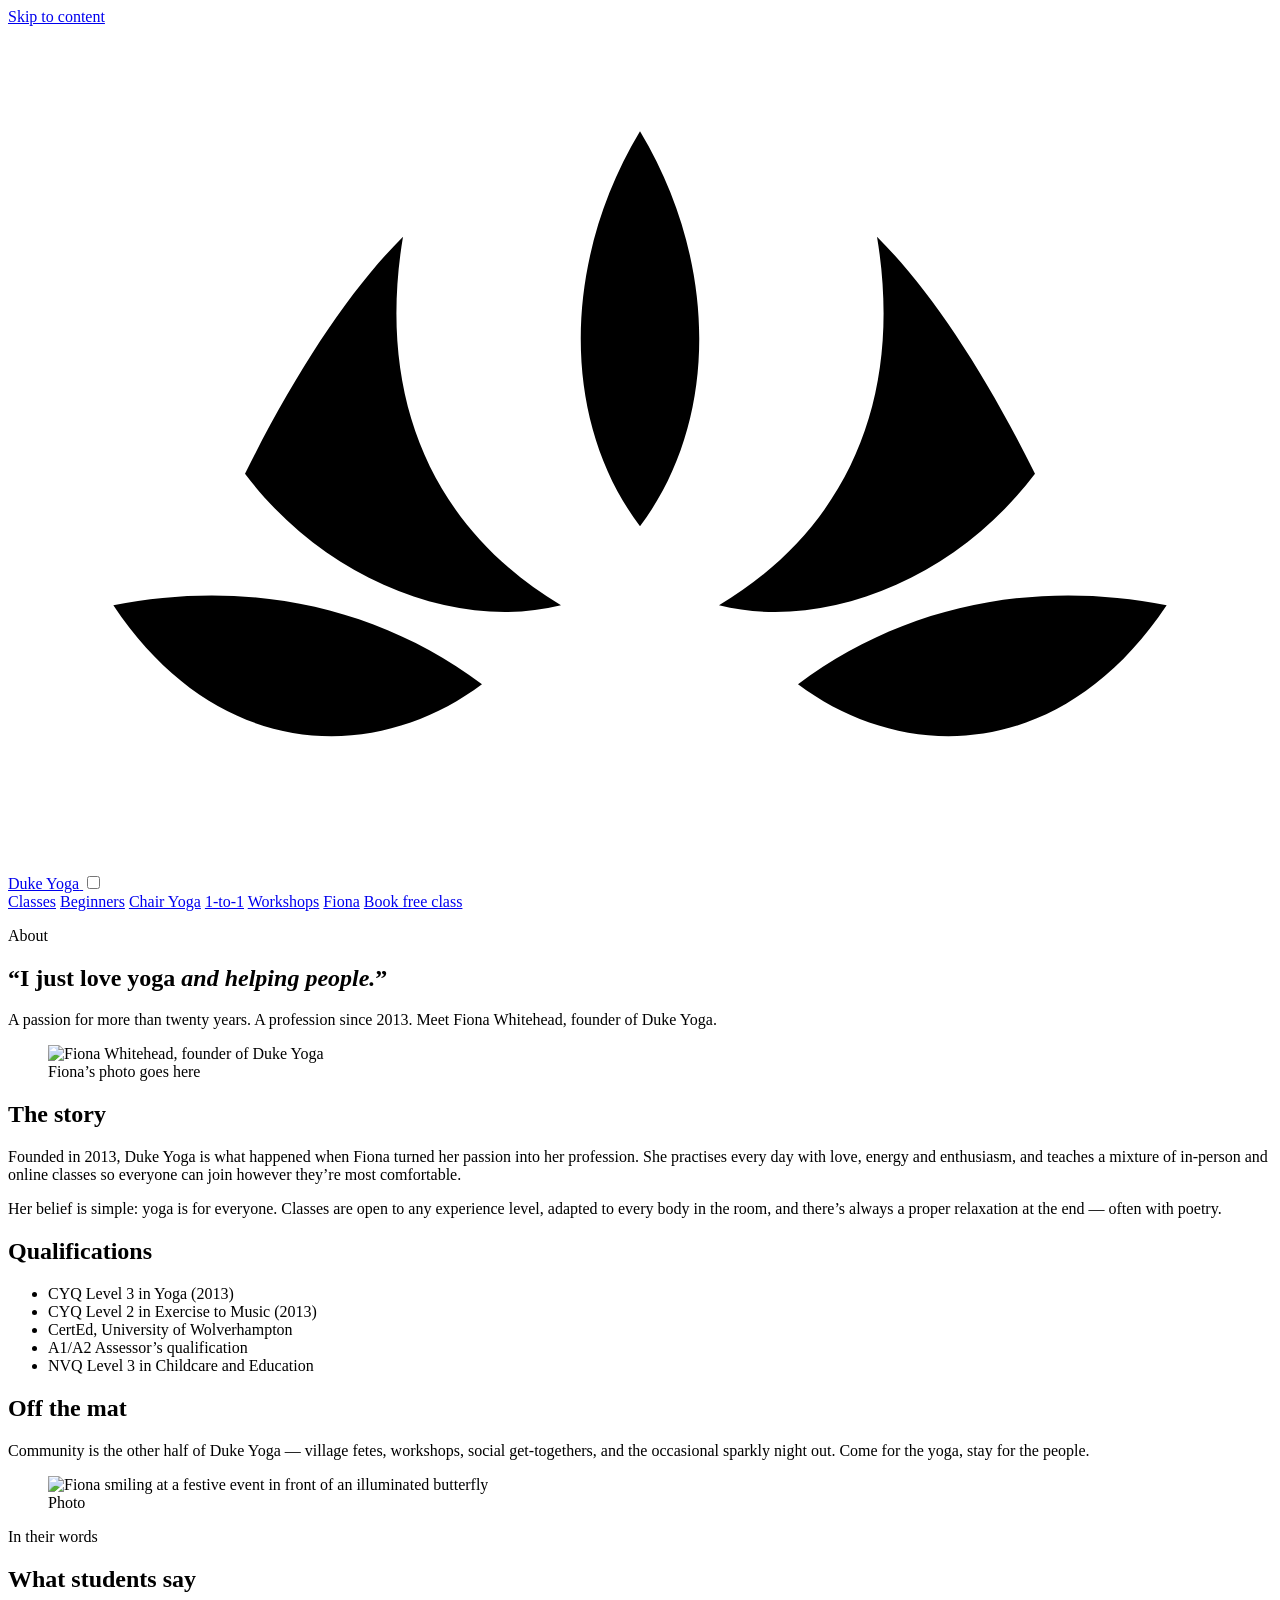
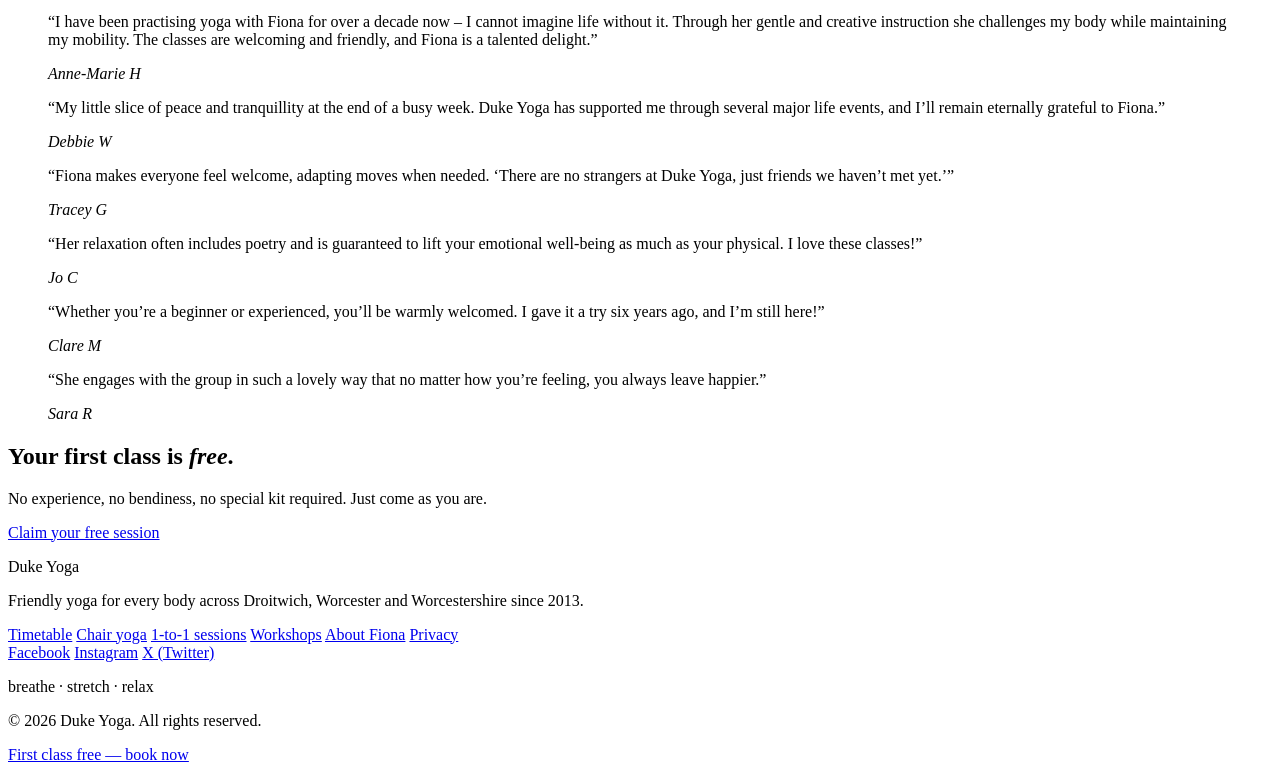
==== about-us.html @ e9d15014 "First Draft Upload" ====
<!DOCTYPE html>
<html lang="en-GB">
<head>
  <meta charset="utf-8">
  <meta name="viewport" content="width=device-width, initial-scale=1">
  <title>About Fiona | Yoga Teacher in Droitwich & Worcester | Duke Yoga</title>
  <meta name="description" content="Meet Fiona, founder of Duke Yoga: 20+ years of practice, teaching friendly, inclusive yoga across Worcestershire since 2013. Read what her students say.">
  <link rel="canonical" href="https://dukeyoga.co.uk/about-us">
  <meta property="og:site_name" content="Duke Yoga">
  <meta property="og:title" content="About Fiona | Yoga Teacher in Droitwich & Worcester | Duke Yoga">
  <meta property="og:description" content="Meet Fiona, founder of Duke Yoga: 20+ years of practice, teaching friendly, inclusive yoga across Worcestershire since 2013. Read what her students say.">
  <meta property="og:url" content="https://dukeyoga.co.uk/about-us">
  <meta property="og:locale" content="en_GB">
  <meta name="theme-color" content="#2a2137">
  <link rel="preconnect" href="https://fonts.googleapis.com">
  <link rel="preconnect" href="https://fonts.gstatic.com" crossorigin>
  <link href="https://fonts.googleapis.com/css2?family=Fraunces:ital,opsz,wght@0,9..144,340;0,9..144,500;0,9..144,640;1,9..144,340&family=Inter:wght@400;500;650&display=swap" rel="stylesheet">
  <link rel="stylesheet" href="css/style.css">
  <noscript><style>.reveal{opacity:1;transform:none}</style></noscript>
  <link rel="icon" href="images/favicon.svg" type="image/svg+xml">
<script type="application/ld+json">
{
  "@context": "https://schema.org",
  "@type": "LocalBusiness",
  "name": "Duke Yoga",
  "url": "https://dukeyoga.co.uk/",
  "description": "Friendly Hatha, Vinyasa and Chair Yoga classes in Droitwich, Worcester, Crowle and Whittington, Worcestershire. First session free.",
  "founder": {"@type": "Person", "name": "Fiona Whitehead"},
  "foundingDate": "2013",
  "areaServed": [
    {"@type": "Place", "name": "Droitwich Spa"},
    {"@type": "Place", "name": "Worcester"},
    {"@type": "Place", "name": "Crowle, Worcestershire"},
    {"@type": "Place", "name": "Whittington, Worcestershire"},
    {"@type": "Place", "name": "Worcestershire"}
  ],
  "sameAs": [
    "https://www.facebook.com/DukeYoga/",
    "https://www.instagram.com/dukeyoga/",
    "https://www.x.com/DukeYoga1"
  ],
  "telephone": "+447969336923",
  "priceRange": "££"
}
</script>
</head>
<body>
  <a class="skip" href="#main">Skip to content</a>
  <header class="site-header">
    <div class="wrap header-inner">
      <a class="brand" href="index.html" aria-label="Duke Yoga home">
        <svg class="lotus" viewBox="0 0 48 32" aria-hidden="true"><path d="M24 4c-3 5-3 11 0 15 3-4 3-10 0-15Zm-9 4c-1 6 1 11 6 14-4 1-9-1-12-5 2-4 4-7 6-9Zm18 0c2 2 4 5 6 9-3 4-8 6-12 5 5-3 7-8 6-14ZM4 22c5-1 10 0 14 3-4 3-10 3-14-3Zm40 0c-4 6-10 6-14 3 4-3 9-4 14-3Z"/></svg>
        <span>Duke&nbsp;Yoga</span>
      </a>
      <input type="checkbox" id="nav-toggle" class="nav-toggle" aria-hidden="true">
      <label for="nav-toggle" class="nav-burger" aria-label="Open menu"><span></span><span></span><span></span></label>
      <nav class="site-nav" aria-label="Main">
            <a href="yoga-classes.html">Classes</a>
            <a href="beginners.html">Beginners</a>
            <a href="chair-yoga.html">Chair Yoga</a>
            <a href="private-lessons.html">1-to-1</a>
            <a href="yoga-workshops.html">Workshops</a>
            <a href="about-us.html" class="active">Fiona</a>
            <a class="nav-cta" href="contact-us.html">Book free class</a>
      </nav>
    </div>
  </header>
  <main id="main">

    <section class="page-hero">
      <div class="wrap">
        <p class="eyebrow">About</p>
        <h1 class="display-sm">&ldquo;I just love yoga <em>and helping people.</em>&rdquo;</h1>
        <p class="lede max-prose">A passion for more than twenty years. A profession since 2013. Meet Fiona Whitehead, founder of Duke Yoga.</p>
      </div>
    </section>

    <section class="section">
      <div class="wrap split">
        <figure class="media-blob reveal">
          <img src="images/fiona-portrait.jpg" alt="Fiona Whitehead, founder of Duke Yoga" loading="lazy" onerror="this.closest('figure').classList.add('placeholder')">
          <figcaption class="placeholder-note" aria-hidden="true">Fiona&rsquo;s photo goes here</figcaption>
        </figure>
        <div>
          <h2 class="reveal">The story</h2>
          <p class="reveal">Founded in 2013, Duke Yoga is what happened when Fiona turned her passion into her profession. She practises every day with love, energy and enthusiasm, and teaches a mixture of in-person and online classes so everyone can join however they&rsquo;re most comfortable.</p>
          <p class="reveal">Her belief is simple: yoga is for everyone. Classes are open to any experience level, adapted to every body in the room, and there&rsquo;s always a proper relaxation at the end &mdash; often with poetry.</p>
          <h2 class="reveal">Qualifications</h2>
          <ul class="cred-list reveal">
            <li>CYQ Level 3 in Yoga (2013)</li>
            <li>CYQ Level 2 in Exercise to Music (2013)</li>
            <li>CertEd, University of Wolverhampton</li>
            <li>A1/A2 Assessor&rsquo;s qualification</li>
            <li>NVQ Level 3 in Childcare and Education</li>
          </ul>
        </div>
      </div>
    </section>

    <section class="section tinted">
      <div class="wrap split">
        <div>
          <h2 class="reveal">Off the mat</h2>
          <p class="reveal max-prose">Community is the other half of Duke Yoga &mdash; village fetes, workshops, social get-togethers, and the occasional sparkly night out. Come for the yoga, stay for the people.</p>
        </div>
        <figure class="media-blob reveal">
          <img src="images/fiona-butterfly.jpg" alt="Fiona smiling at a festive event in front of an illuminated butterfly" loading="lazy" onerror="this.closest('figure').classList.add('placeholder')">
          <figcaption class="placeholder-note" aria-hidden="true">Photo</figcaption>
        </figure>
      </div>
    </section>

    <section class="section proof" id="reviews">
      <div class="wrap">
        <p class="eyebrow reveal">In their words</p>
        <h2 class="reveal">What students say</h2>
      </div>
      <div class="quote-strip">
        <blockquote class="quote-card"><p>&ldquo;I have been practising yoga with Fiona for over a decade now &ndash; I cannot imagine life without it. Through her gentle and creative instruction she challenges my body while maintaining my mobility. The classes are welcoming and friendly, and Fiona is a talented delight.&rdquo;</p><cite>Anne-Marie H</cite></blockquote>
        <blockquote class="quote-card"><p>&ldquo;My little slice of peace and tranquillity at the end of a busy week. Duke Yoga has supported me through several major life events, and I&rsquo;ll remain eternally grateful to Fiona.&rdquo;</p><cite>Debbie W</cite></blockquote>
        <blockquote class="quote-card"><p>&ldquo;Fiona makes everyone feel welcome, adapting moves when needed. &lsquo;There are no strangers at Duke Yoga, just friends we haven&rsquo;t met yet.&rsquo;&rdquo;</p><cite>Tracey G</cite></blockquote>
        <blockquote class="quote-card"><p>&ldquo;Her relaxation often includes poetry and is guaranteed to lift your emotional well-being as much as your physical. I love these classes!&rdquo;</p><cite>Jo C</cite></blockquote>
        <blockquote class="quote-card"><p>&ldquo;Whether you&rsquo;re a beginner or experienced, you&rsquo;ll be warmly welcomed. I gave it a try six years ago, and I&rsquo;m still here!&rdquo;</p><cite>Clare M</cite></blockquote>
        <blockquote class="quote-card"><p>&ldquo;She engages with the group in such a lovely way that no matter how you&rsquo;re feeling, you always leave happier.&rdquo;</p><cite>Sara R</cite></blockquote>
      </div>
    </section>

  </main>
  <section class="cta-band">
    <div class="wrap">
      <h2 class="cta-title">Your first class is <em>free</em>.</h2>
      <p>No experience, no bendiness, no special kit required. Just come as you are.</p>
      <a class="btn btn-light" href="contact-us.html">Claim your free session</a>
    </div>
  </section>
  <footer class="site-footer">
    <div class="wrap footer-grid">
      <div>
        <p class="footer-brand">Duke Yoga</p>
        <p>Friendly yoga for every body across Droitwich, Worcester and Worcestershire since 2013.</p>
      </div>
      <nav aria-label="Footer">
        <a href="yoga-classes.html">Timetable</a>
        <a href="chair-yoga.html">Chair yoga</a>
        <a href="private-lessons.html">1-to-1 sessions</a>
        <a href="yoga-workshops.html">Workshops</a>
        <a href="about-us.html">About Fiona</a>
        <a href="privacy-policy.html">Privacy</a>
      </nav>
      <div class="socials">
        <a href="https://www.facebook.com/DukeYoga/" rel="noopener">Facebook</a>
        <a href="https://www.instagram.com/dukeyoga/" rel="noopener">Instagram</a>
        <a href="https://www.x.com/DukeYoga1" rel="noopener">X&nbsp;(Twitter)</a>
      </div>
    </div>
    <p class="wrap big-wordmark" aria-hidden="true">breathe &middot; stretch &middot; relax</p>
    <p class="wrap copyright">&copy; 2026 Duke Yoga. All rights reserved.</p>
  </footer>
  <a class="sticky-cta" href="contact-us.html">First class free &mdash; book now</a>
<script>
(function(){
  // reveal on scroll
  var reduce = window.matchMedia('(prefers-reduced-motion: reduce)').matches;
  if(!reduce && 'IntersectionObserver' in window){
    var io = new IntersectionObserver(function(es){
      es.forEach(function(e){ if(e.isIntersecting){ e.target.classList.add('in'); io.unobserve(e.target);} });
    },{threshold:.12});
    document.querySelectorAll('.reveal').forEach(function(el){ io.observe(el); });
  } else {
    document.querySelectorAll('.reveal').forEach(function(el){ el.classList.add('in'); });
  }
  // breathing guide
  var word = document.querySelector('.breath-word');
  if(word && !reduce){
    var phases = [['Breathe in',4000],['Hold',2000],['Breathe out',6000]];
    var i = 0;
    (function next(){
      word.textContent = phases[i][0];
      word.classList.remove('fade'); void word.offsetWidth; word.classList.add('fade');
      setTimeout(function(){ i=(i+1)%phases.length; next(); }, phases[i][1]);
    })();
  }
})();
</script>
</body>
</html>
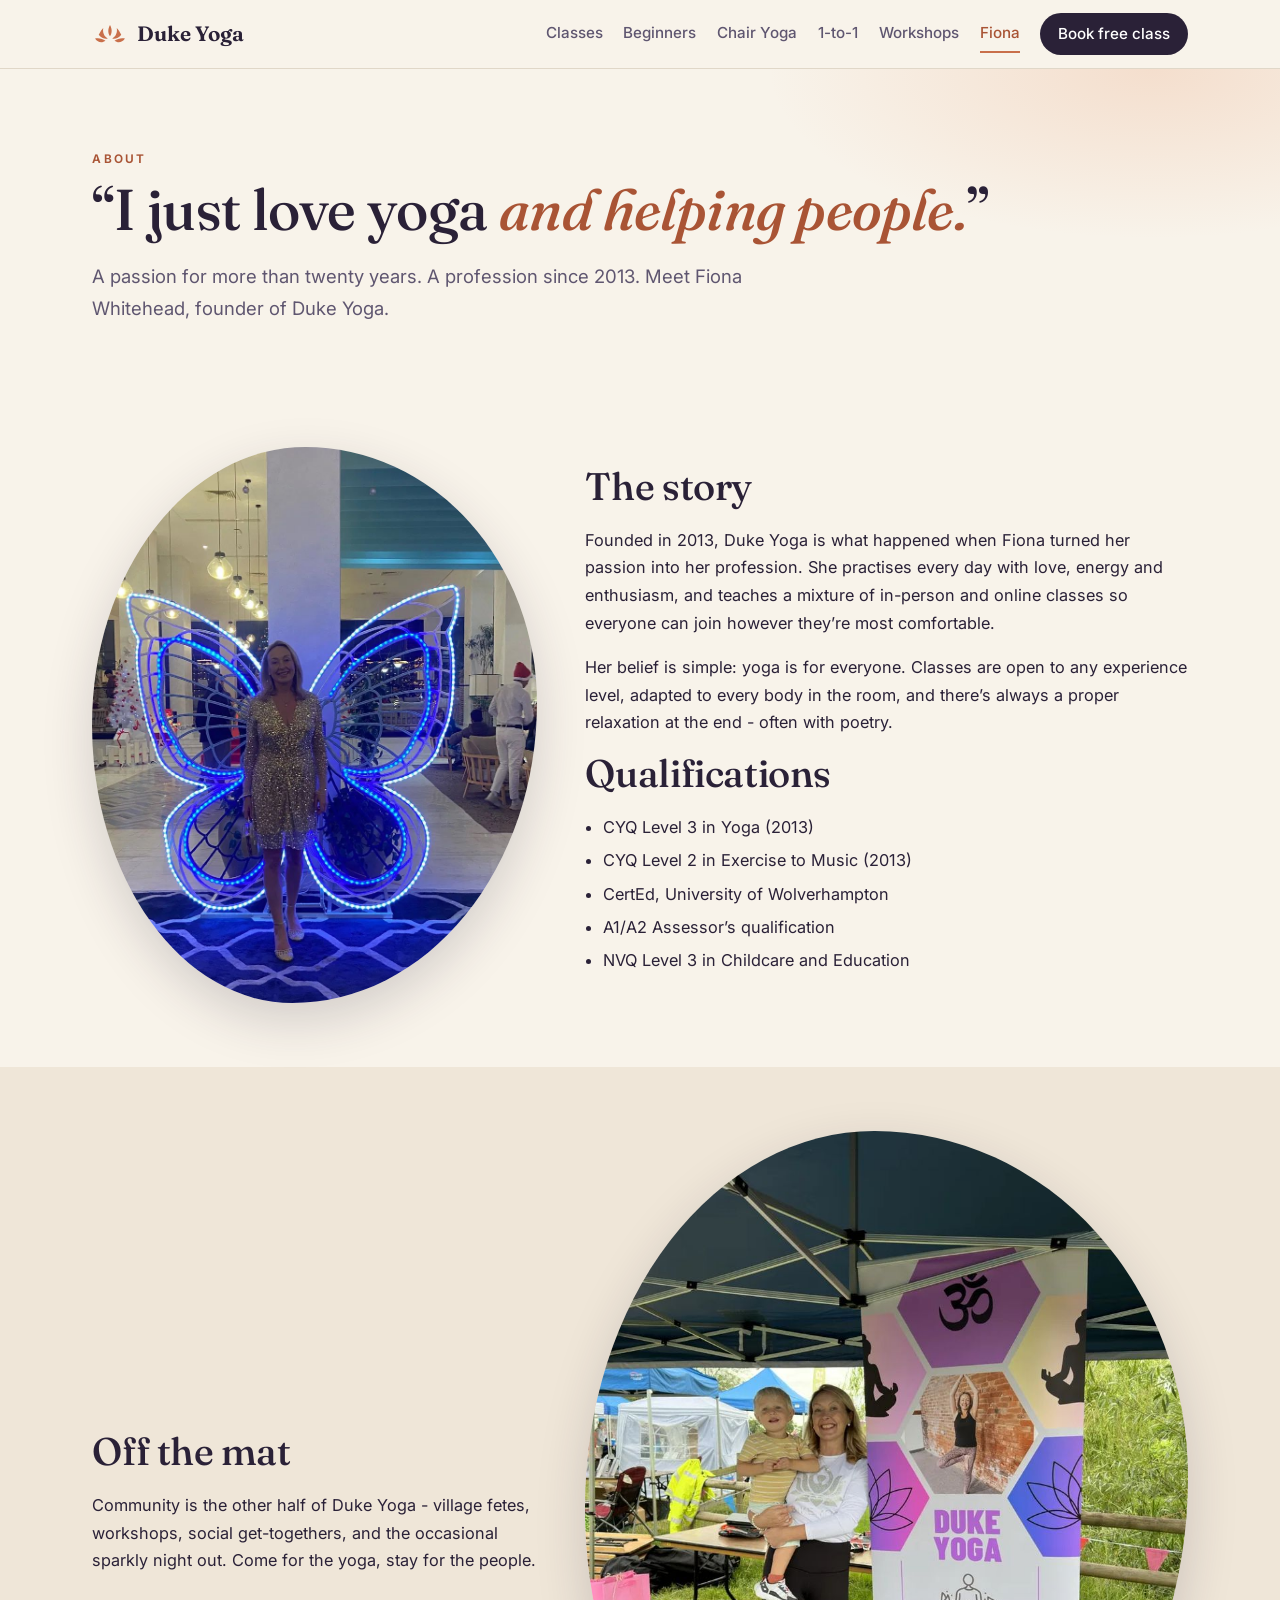
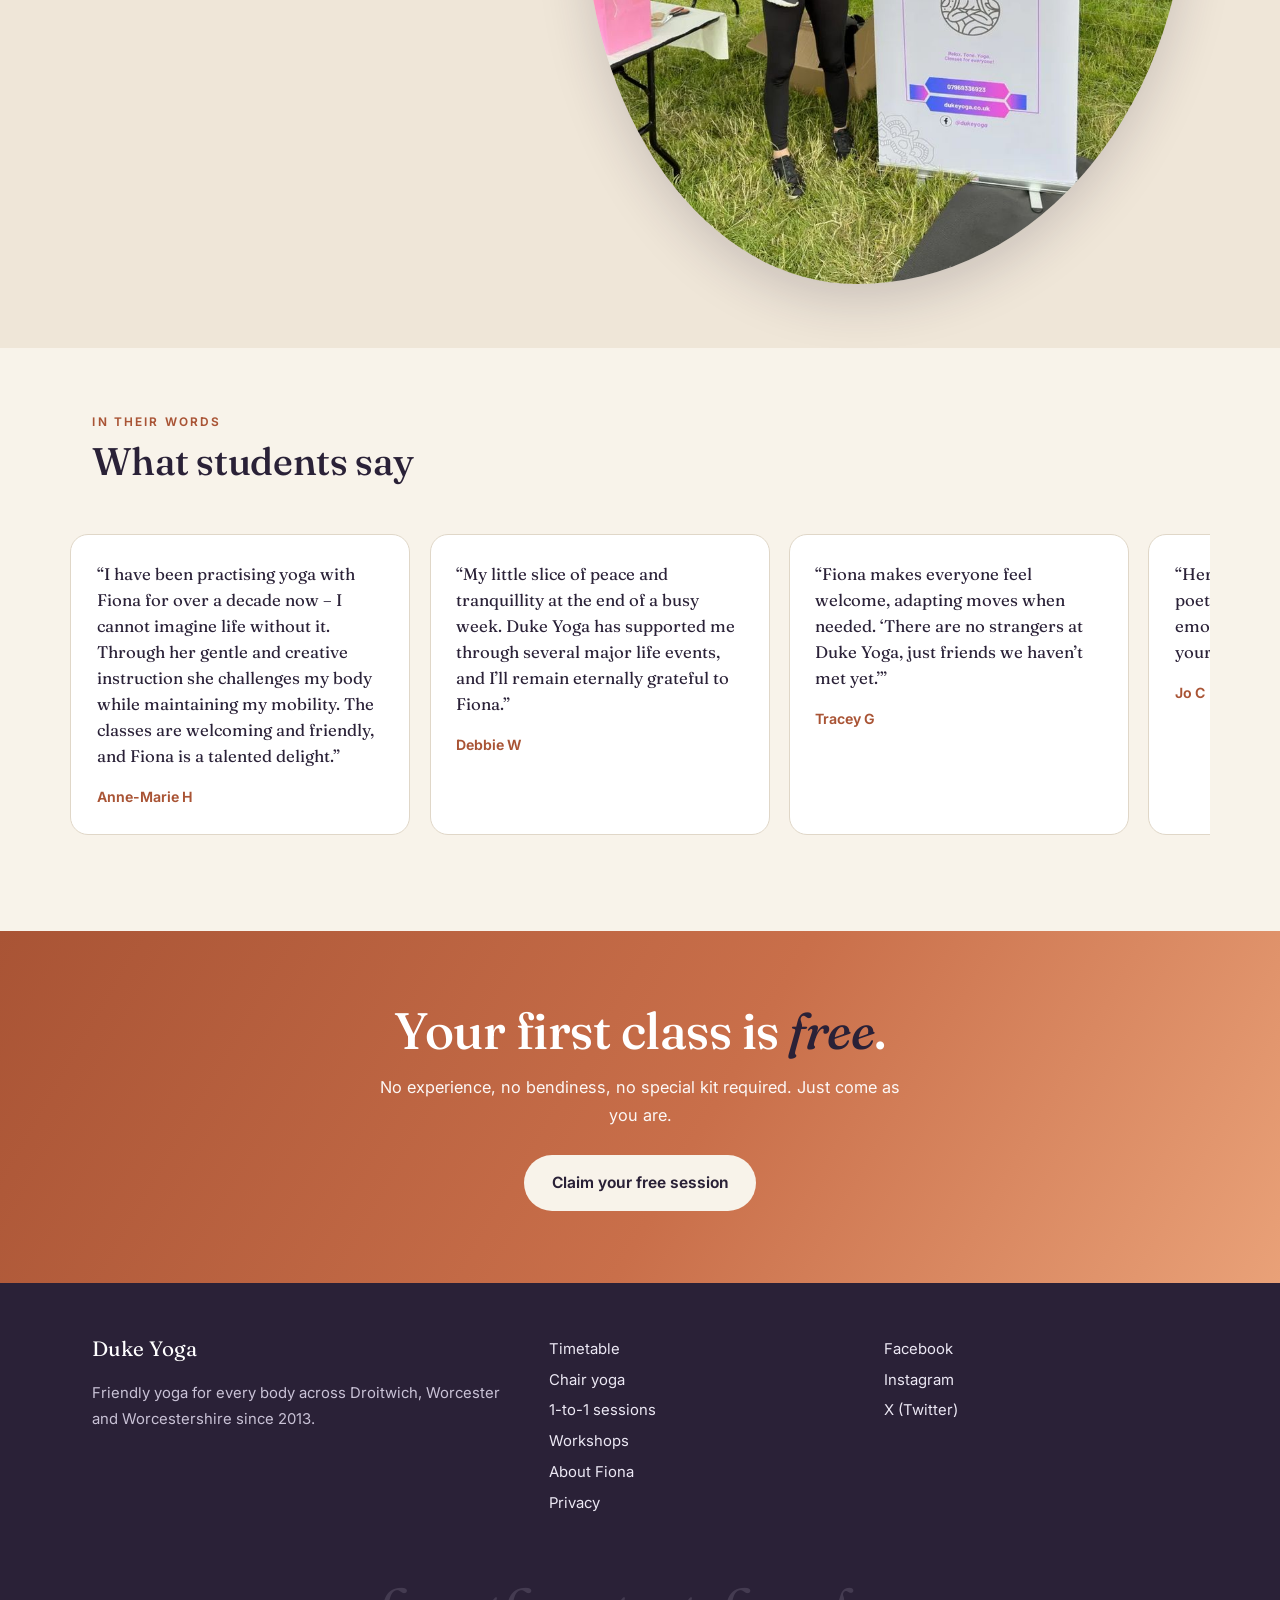
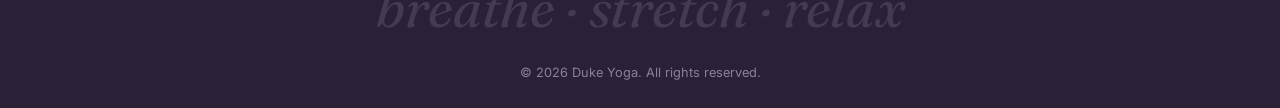
==== commit abf4ad6d: "Add files via upload" ====
--- a/about-us.html
+++ b/about-us.html
@@ -1,185 +1,185 @@
 <!DOCTYPE html>
 <html lang="en-GB">
 <head>
-  <meta charset="utf-8">
-  <meta name="viewport" content="width=device-width, initial-scale=1">
-  <title>About Fiona | Yoga Teacher in Droitwich & Worcester | Duke Yoga</title>
-  <meta name="description" content="Meet Fiona, founder of Duke Yoga: 20+ years of practice, teaching friendly, inclusive yoga across Worcestershire since 2013. Read what her students say.">
-  <link rel="canonical" href="https://dukeyoga.co.uk/about-us">
-  <meta property="og:site_name" content="Duke Yoga">
-  <meta property="og:title" content="About Fiona | Yoga Teacher in Droitwich & Worcester | Duke Yoga">
-  <meta property="og:description" content="Meet Fiona, founder of Duke Yoga: 20+ years of practice, teaching friendly, inclusive yoga across Worcestershire since 2013. Read what her students say.">
-  <meta property="og:url" content="https://dukeyoga.co.uk/about-us">
-  <meta property="og:locale" content="en_GB">
-  <meta name="theme-color" content="#2a2137">
-  <link rel="preconnect" href="https://fonts.googleapis.com">
-  <link rel="preconnect" href="https://fonts.gstatic.com" crossorigin>
-  <link href="https://fonts.googleapis.com/css2?family=Fraunces:ital,opsz,wght@0,9..144,340;0,9..144,500;0,9..144,640;1,9..144,340&family=Inter:wght@400;500;650&display=swap" rel="stylesheet">
-  <link rel="stylesheet" href="css/style.css">
-  <noscript><style>.reveal{opacity:1;transform:none}</style></noscript>
-  <link rel="icon" href="images/favicon.svg" type="image/svg+xml">
+ <meta charset="utf-8">
+ <meta name="viewport" content="width=device-width, initial-scale=1">
+ <title>About Fiona | Yoga Teacher in Droitwich & Worcester | Duke Yoga</title>
+ <meta name="description" content="Meet Fiona, founder of Duke Yoga: 20+ years of practice, teaching friendly, inclusive yoga across Worcestershire since 2013. Read what her students say.">
+ <link rel="canonical" href="https://dukeyoga.co.uk/about-us">
+ <meta property="og:site_name" content="Duke Yoga">
+ <meta property="og:title" content="About Fiona | Yoga Teacher in Droitwich & Worcester | Duke Yoga">
+ <meta property="og:description" content="Meet Fiona, founder of Duke Yoga: 20+ years of practice, teaching friendly, inclusive yoga across Worcestershire since 2013. Read what her students say.">
+ <meta property="og:url" content="https://dukeyoga.co.uk/about-us">
+ <meta property="og:locale" content="en_GB">
+ <meta name="theme-color" content="#2a2137">
+ <link rel="preconnect" href="https://fonts.googleapis.com">
+ <link rel="preconnect" href="https://fonts.gstatic.com" crossorigin>
+ <link href="https://fonts.googleapis.com/css2?family=Fraunces:ital,opsz,wght@0,9..144,340;0,9..144,500;0,9..144,640;1,9..144,340&family=Inter:wght@400;500;650&display=swap" rel="stylesheet">
+ <link rel="stylesheet" href="css/style.css">
+ <noscript><style>.reveal{opacity:1;transform:none}</style></noscript>
+ <link rel="icon" href="images/favicon.svg" type="image/svg+xml">
 <script type="application/ld+json">
 {
-  "@context": "https://schema.org",
-  "@type": "LocalBusiness",
-  "name": "Duke Yoga",
-  "url": "https://dukeyoga.co.uk/",
-  "description": "Friendly Hatha, Vinyasa and Chair Yoga classes in Droitwich, Worcester, Crowle and Whittington, Worcestershire. First session free.",
-  "founder": {"@type": "Person", "name": "Fiona Whitehead"},
-  "foundingDate": "2013",
-  "areaServed": [
-    {"@type": "Place", "name": "Droitwich Spa"},
-    {"@type": "Place", "name": "Worcester"},
-    {"@type": "Place", "name": "Crowle, Worcestershire"},
-    {"@type": "Place", "name": "Whittington, Worcestershire"},
-    {"@type": "Place", "name": "Worcestershire"}
-  ],
-  "sameAs": [
-    "https://www.facebook.com/DukeYoga/",
-    "https://www.instagram.com/dukeyoga/",
-    "https://www.x.com/DukeYoga1"
-  ],
-  "telephone": "+447969336923",
-  "priceRange": "££"
+ "@context": "https://schema.org",
+ "@type": "LocalBusiness",
+ "name": "Duke Yoga",
+ "url": "https://dukeyoga.co.uk/",
+ "description": "Friendly Hatha, Vinyasa and Chair Yoga classes in Droitwich, Worcester, Crowle and Whittington, Worcestershire. First session free.",
+ "founder": {"@type": "Person", "name": "Fiona Whitehead"},
+ "foundingDate": "2013",
+ "areaServed": [
+  {"@type": "Place", "name": "Droitwich Spa"},
+  {"@type": "Place", "name": "Worcester"},
+  {"@type": "Place", "name": "Crowle, Worcestershire"},
+  {"@type": "Place", "name": "Whittington, Worcestershire"},
+  {"@type": "Place", "name": "Worcestershire"}
+ ],
+ "sameAs": [
+  "https://www.facebook.com/DukeYoga/",
+  "https://www.instagram.com/dukeyoga/",
+  "https://www.x.com/DukeYoga1"
+ ],
+ "telephone": "+447969336923",
+ "priceRange": "££"
 }
 </script>
 </head>
 <body>
-  <a class="skip" href="#main">Skip to content</a>
-  <header class="site-header">
-    <div class="wrap header-inner">
-      <a class="brand" href="index.html" aria-label="Duke Yoga home">
-        <svg class="lotus" viewBox="0 0 48 32" aria-hidden="true"><path d="M24 4c-3 5-3 11 0 15 3-4 3-10 0-15Zm-9 4c-1 6 1 11 6 14-4 1-9-1-12-5 2-4 4-7 6-9Zm18 0c2 2 4 5 6 9-3 4-8 6-12 5 5-3 7-8 6-14ZM4 22c5-1 10 0 14 3-4 3-10 3-14-3Zm40 0c-4 6-10 6-14 3 4-3 9-4 14-3Z"/></svg>
-        <span>Duke&nbsp;Yoga</span>
-      </a>
-      <input type="checkbox" id="nav-toggle" class="nav-toggle" aria-hidden="true">
-      <label for="nav-toggle" class="nav-burger" aria-label="Open menu"><span></span><span></span><span></span></label>
-      <nav class="site-nav" aria-label="Main">
-            <a href="yoga-classes.html">Classes</a>
-            <a href="beginners.html">Beginners</a>
-            <a href="chair-yoga.html">Chair Yoga</a>
-            <a href="private-lessons.html">1-to-1</a>
-            <a href="yoga-workshops.html">Workshops</a>
-            <a href="about-us.html" class="active">Fiona</a>
-            <a class="nav-cta" href="contact-us.html">Book free class</a>
-      </nav>
+ <a class="skip" href="#main">Skip to content</a>
+ <header class="site-header">
+  <div class="wrap header-inner">
+   <a class="brand" href="index.html" aria-label="Duke Yoga home">
+    <svg class="lotus" viewBox="0 0 48 32" aria-hidden="true"><path d="M24 4c-3 5-3 11 0 15 3-4 3-10 0-15Zm-9 4c-1 6 1 11 6 14-4 1-9-1-12-5 2-4 4-7 6-9Zm18 0c2 2 4 5 6 9-3 4-8 6-12 5 5-3 7-8 6-14ZM4 22c5-1 10 0 14 3-4 3-10 3-14-3Zm40 0c-4 6-10 6-14 3 4-3 9-4 14-3Z"/></svg>
+    <span>Duke&nbsp;Yoga</span>
+   </a>
+   <input type="checkbox" id="nav-toggle" class="nav-toggle" aria-hidden="true">
+   <label for="nav-toggle" class="nav-burger" aria-label="Open menu"><span></span><span></span><span></span></label>
+   <nav class="site-nav" aria-label="Main">
+      <a href="yoga-classes.html">Classes</a>
+      <a href="beginners.html">Beginners</a>
+      <a href="chair-yoga.html">Chair Yoga</a>
+      <a href="private-lessons.html">1-to-1</a>
+      <a href="yoga-workshops.html">Workshops</a>
+      <a href="about-us.html" class="active">Fiona</a>
+      <a class="nav-cta" href="contact-us.html">Book free class</a>
+   </nav>
+  </div>
+ </header>
+ <main id="main">
+
+  <section class="page-hero">
+   <div class="wrap">
+    <p class="eyebrow">About</p>
+    <h1 class="display-sm">&ldquo;I just love yoga <em>and helping people.</em>&rdquo;</h1>
+    <p class="lede max-prose">A passion for more than twenty years. A profession since 2013. Meet Fiona Whitehead, founder of Duke Yoga.</p>
+   </div>
+  </section>
+
+  <section class="section">
+   <div class="wrap split">
+    <figure class="media-blob reveal">
+     <img src="images/fiona-portrait.jpg" alt="Fiona Whitehead, founder of Duke Yoga" loading="lazy" onerror="this.closest('figure').classList.add('placeholder')">
+     <figcaption class="placeholder-note" aria-hidden="true">Fiona&rsquo;s photo goes here</figcaption>
+    </figure>
+    <div>
+     <h2 class="reveal">The story</h2>
+     <p class="reveal">Founded in 2013, Duke Yoga is what happened when Fiona turned her passion into her profession. She practises every day with love, energy and enthusiasm, and teaches a mixture of in-person and online classes so everyone can join however they&rsquo;re most comfortable.</p>
+     <p class="reveal">Her belief is simple: yoga is for everyone. Classes are open to any experience level, adapted to every body in the room, and there&rsquo;s always a proper relaxation at the end - often with poetry.</p>
+     <h2 class="reveal">Qualifications</h2>
+     <ul class="cred-list reveal">
+      <li>CYQ Level 3 in Yoga (2013)</li>
+      <li>CYQ Level 2 in Exercise to Music (2013)</li>
+      <li>CertEd, University of Wolverhampton</li>
+      <li>A1/A2 Assessor&rsquo;s qualification</li>
+      <li>NVQ Level 3 in Childcare and Education</li>
+     </ul>
     </div>
-  </header>
-  <main id="main">
+   </div>
+  </section>
 
-    <section class="page-hero">
-      <div class="wrap">
-        <p class="eyebrow">About</p>
-        <h1 class="display-sm">&ldquo;I just love yoga <em>and helping people.</em>&rdquo;</h1>
-        <p class="lede max-prose">A passion for more than twenty years. A profession since 2013. Meet Fiona Whitehead, founder of Duke Yoga.</p>
-      </div>
-    </section>
+  <section class="section tinted">
+   <div class="wrap split">
+    <div>
+     <h2 class="reveal">Off the mat</h2>
+     <p class="reveal max-prose">Community is the other half of Duke Yoga - village fetes, workshops, social get-togethers, and the occasional sparkly night out. Come for the yoga, stay for the people.</p>
+    </div>
+    <figure class="media-blob reveal">
+     <img src="images/fiona-butterfly.jpg" alt="Fiona smiling at a festive event in front of an illuminated butterfly" loading="lazy" onerror="this.closest('figure').classList.add('placeholder')">
+     <figcaption class="placeholder-note" aria-hidden="true">Photo</figcaption>
+    </figure>
+   </div>
+  </section>
 
-    <section class="section">
-      <div class="wrap split">
-        <figure class="media-blob reveal">
-          <img src="images/fiona-portrait.jpg" alt="Fiona Whitehead, founder of Duke Yoga" loading="lazy" onerror="this.closest('figure').classList.add('placeholder')">
-          <figcaption class="placeholder-note" aria-hidden="true">Fiona&rsquo;s photo goes here</figcaption>
-        </figure>
-        <div>
-          <h2 class="reveal">The story</h2>
-          <p class="reveal">Founded in 2013, Duke Yoga is what happened when Fiona turned her passion into her profession. She practises every day with love, energy and enthusiasm, and teaches a mixture of in-person and online classes so everyone can join however they&rsquo;re most comfortable.</p>
-          <p class="reveal">Her belief is simple: yoga is for everyone. Classes are open to any experience level, adapted to every body in the room, and there&rsquo;s always a proper relaxation at the end &mdash; often with poetry.</p>
-          <h2 class="reveal">Qualifications</h2>
-          <ul class="cred-list reveal">
-            <li>CYQ Level 3 in Yoga (2013)</li>
-            <li>CYQ Level 2 in Exercise to Music (2013)</li>
-            <li>CertEd, University of Wolverhampton</li>
-            <li>A1/A2 Assessor&rsquo;s qualification</li>
-            <li>NVQ Level 3 in Childcare and Education</li>
-          </ul>
-        </div>
-      </div>
-    </section>
+  <section class="section proof" id="reviews">
+   <div class="wrap">
+    <p class="eyebrow reveal">In their words</p>
+    <h2 class="reveal">What students say</h2>
+   </div>
+   <div class="quote-strip">
+    <blockquote class="quote-card"><p>&ldquo;I have been practising yoga with Fiona for over a decade now &ndash; I cannot imagine life without it. Through her gentle and creative instruction she challenges my body while maintaining my mobility. The classes are welcoming and friendly, and Fiona is a talented delight.&rdquo;</p><cite>Anne-Marie H</cite></blockquote>
+    <blockquote class="quote-card"><p>&ldquo;My little slice of peace and tranquillity at the end of a busy week. Duke Yoga has supported me through several major life events, and I&rsquo;ll remain eternally grateful to Fiona.&rdquo;</p><cite>Debbie W</cite></blockquote>
+    <blockquote class="quote-card"><p>&ldquo;Fiona makes everyone feel welcome, adapting moves when needed. &lsquo;There are no strangers at Duke Yoga, just friends we haven&rsquo;t met yet.&rsquo;&rdquo;</p><cite>Tracey G</cite></blockquote>
+    <blockquote class="quote-card"><p>&ldquo;Her relaxation often includes poetry and is guaranteed to lift your emotional well-being as much as your physical. I love these classes!&rdquo;</p><cite>Jo C</cite></blockquote>
+    <blockquote class="quote-card"><p>&ldquo;Whether you&rsquo;re a beginner or experienced, you&rsquo;ll be warmly welcomed. I gave it a try six years ago, and I&rsquo;m still here!&rdquo;</p><cite>Clare M</cite></blockquote>
+    <blockquote class="quote-card"><p>&ldquo;She engages with the group in such a lovely way that no matter how you&rsquo;re feeling, you always leave happier.&rdquo;</p><cite>Sara R</cite></blockquote>
+   </div>
+  </section>
 
-    <section class="section tinted">
-      <div class="wrap split">
-        <div>
-          <h2 class="reveal">Off the mat</h2>
-          <p class="reveal max-prose">Community is the other half of Duke Yoga &mdash; village fetes, workshops, social get-togethers, and the occasional sparkly night out. Come for the yoga, stay for the people.</p>
-        </div>
-        <figure class="media-blob reveal">
-          <img src="images/fiona-butterfly.jpg" alt="Fiona smiling at a festive event in front of an illuminated butterfly" loading="lazy" onerror="this.closest('figure').classList.add('placeholder')">
-          <figcaption class="placeholder-note" aria-hidden="true">Photo</figcaption>
-        </figure>
-      </div>
-    </section>
-
-    <section class="section proof" id="reviews">
-      <div class="wrap">
-        <p class="eyebrow reveal">In their words</p>
-        <h2 class="reveal">What students say</h2>
-      </div>
-      <div class="quote-strip">
-        <blockquote class="quote-card"><p>&ldquo;I have been practising yoga with Fiona for over a decade now &ndash; I cannot imagine life without it. Through her gentle and creative instruction she challenges my body while maintaining my mobility. The classes are welcoming and friendly, and Fiona is a talented delight.&rdquo;</p><cite>Anne-Marie H</cite></blockquote>
-        <blockquote class="quote-card"><p>&ldquo;My little slice of peace and tranquillity at the end of a busy week. Duke Yoga has supported me through several major life events, and I&rsquo;ll remain eternally grateful to Fiona.&rdquo;</p><cite>Debbie W</cite></blockquote>
-        <blockquote class="quote-card"><p>&ldquo;Fiona makes everyone feel welcome, adapting moves when needed. &lsquo;There are no strangers at Duke Yoga, just friends we haven&rsquo;t met yet.&rsquo;&rdquo;</p><cite>Tracey G</cite></blockquote>
-        <blockquote class="quote-card"><p>&ldquo;Her relaxation often includes poetry and is guaranteed to lift your emotional well-being as much as your physical. I love these classes!&rdquo;</p><cite>Jo C</cite></blockquote>
-        <blockquote class="quote-card"><p>&ldquo;Whether you&rsquo;re a beginner or experienced, you&rsquo;ll be warmly welcomed. I gave it a try six years ago, and I&rsquo;m still here!&rdquo;</p><cite>Clare M</cite></blockquote>
-        <blockquote class="quote-card"><p>&ldquo;She engages with the group in such a lovely way that no matter how you&rsquo;re feeling, you always leave happier.&rdquo;</p><cite>Sara R</cite></blockquote>
-      </div>
-    </section>
-
-  </main>
-  <section class="cta-band">
-    <div class="wrap">
-      <h2 class="cta-title">Your first class is <em>free</em>.</h2>
-      <p>No experience, no bendiness, no special kit required. Just come as you are.</p>
-      <a class="btn btn-light" href="contact-us.html">Claim your free session</a>
-    </div>
-  </section>
-  <footer class="site-footer">
-    <div class="wrap footer-grid">
-      <div>
-        <p class="footer-brand">Duke Yoga</p>
-        <p>Friendly yoga for every body across Droitwich, Worcester and Worcestershire since 2013.</p>
-      </div>
-      <nav aria-label="Footer">
-        <a href="yoga-classes.html">Timetable</a>
-        <a href="chair-yoga.html">Chair yoga</a>
-        <a href="private-lessons.html">1-to-1 sessions</a>
-        <a href="yoga-workshops.html">Workshops</a>
-        <a href="about-us.html">About Fiona</a>
-        <a href="privacy-policy.html">Privacy</a>
-      </nav>
-      <div class="socials">
-        <a href="https://www.facebook.com/DukeYoga/" rel="noopener">Facebook</a>
-        <a href="https://www.instagram.com/dukeyoga/" rel="noopener">Instagram</a>
-        <a href="https://www.x.com/DukeYoga1" rel="noopener">X&nbsp;(Twitter)</a>
-      </div>
-    </div>
-    <p class="wrap big-wordmark" aria-hidden="true">breathe &middot; stretch &middot; relax</p>
-    <p class="wrap copyright">&copy; 2026 Duke Yoga. All rights reserved.</p>
-  </footer>
-  <a class="sticky-cta" href="contact-us.html">First class free &mdash; book now</a>
+ </main>
+ <section class="cta-band">
+  <div class="wrap">
+   <h2 class="cta-title">Your first class is <em>free</em>.</h2>
+   <p>No experience, no bendiness, no special kit required. Just come as you are.</p>
+   <a class="btn btn-light" href="contact-us.html">Claim your free session</a>
+  </div>
+ </section>
+ <footer class="site-footer">
+  <div class="wrap footer-grid">
+   <div>
+    <p class="footer-brand">Duke Yoga</p>
+    <p>Friendly yoga for every body across Droitwich, Worcester and Worcestershire since 2013.</p>
+   </div>
+   <nav aria-label="Footer">
+    <a href="yoga-classes.html">Timetable</a>
+    <a href="chair-yoga.html">Chair yoga</a>
+    <a href="private-lessons.html">1-to-1 sessions</a>
+    <a href="yoga-workshops.html">Workshops</a>
+    <a href="about-us.html">About Fiona</a>
+    <a href="privacy-policy.html">Privacy</a>
+   </nav>
+   <div class="socials">
+    <a href="https://www.facebook.com/DukeYoga/" rel="noopener">Facebook</a>
+    <a href="https://www.instagram.com/dukeyoga/" rel="noopener">Instagram</a>
+    <a href="https://www.x.com/DukeYoga1" rel="noopener">X&nbsp;(Twitter)</a>
+   </div>
+  </div>
+  <p class="wrap big-wordmark" aria-hidden="true">breathe &middot; stretch &middot; relax</p>
+  <p class="wrap copyright">&copy; 2026 Duke Yoga. All rights reserved.</p>
+ </footer>
+ <a class="sticky-cta" href="contact-us.html">First class free - book now</a>
 <script>
 (function(){
-  // reveal on scroll
-  var reduce = window.matchMedia('(prefers-reduced-motion: reduce)').matches;
-  if(!reduce && 'IntersectionObserver' in window){
-    var io = new IntersectionObserver(function(es){
-      es.forEach(function(e){ if(e.isIntersecting){ e.target.classList.add('in'); io.unobserve(e.target);} });
-    },{threshold:.12});
-    document.querySelectorAll('.reveal').forEach(function(el){ io.observe(el); });
-  } else {
-    document.querySelectorAll('.reveal').forEach(function(el){ el.classList.add('in'); });
-  }
-  // breathing guide
-  var word = document.querySelector('.breath-word');
-  if(word && !reduce){
-    var phases = [['Breathe in',4000],['Hold',2000],['Breathe out',6000]];
-    var i = 0;
-    (function next(){
-      word.textContent = phases[i][0];
-      word.classList.remove('fade'); void word.offsetWidth; word.classList.add('fade');
-      setTimeout(function(){ i=(i+1)%phases.length; next(); }, phases[i][1]);
-    })();
-  }
+ // reveal on scroll
+ var reduce = window.matchMedia('(prefers-reduced-motion: reduce)').matches;
+ if(!reduce && 'IntersectionObserver' in window){
+  var io = new IntersectionObserver(function(es){
+   es.forEach(function(e){ if(e.isIntersecting){ e.target.classList.add('in'); io.unobserve(e.target);} });
+  },{threshold:.12});
+  document.querySelectorAll('.reveal').forEach(function(el){ io.observe(el); });
+ } else {
+  document.querySelectorAll('.reveal').forEach(function(el){ el.classList.add('in'); });
+ }
+ // breathing guide
+ var word = document.querySelector('.breath-word');
+ if(word && !reduce){
+  var phases = [['Breathe in',4000],['Hold',2000],['Breathe out',6000]];
+  var i = 0;
+  (function next(){
+   word.textContent = phases[i][0];
+   word.classList.remove('fade'); void word.offsetWidth; word.classList.add('fade');
+   setTimeout(function(){ i=(i+1)%phases.length; next(); }, phases[i][1]);
+  })();
+ }
 })();
 </script>
 </body>
--- a/css/style.css
+++ b/css/style.css
@@ -0,0 +1,208 @@
+/* ============ Duke Yoga v2 — editorial redesign ============ */
+:root{
+  --ink:#2a2137;          /* deep plum */
+  --ink-soft:#5f5670;
+  --cream:#f8f3ea;        /* warm paper */
+  --sand:#efe6d8;
+  --terra:#c96f4a;        /* terracotta — primary CTA */
+  --terra-deep:#a95435;
+  --apricot:#e9a178;
+  --peri:#6b73c1;         /* heritage brand purple, kept as accent */
+  --line:#e0d7c8;
+  --radius:18px;
+  --font-display:"Fraunces",Georgia,serif;
+  --font-body:"Inter",system-ui,-apple-system,sans-serif;
+}
+*{box-sizing:border-box}
+html{scroll-behavior:smooth}
+body{margin:0;font-family:var(--font-body);color:var(--ink);background:var(--cream);line-height:1.7;font-size:1.02rem}
+h1,h2,h3{font-family:var(--font-display);font-weight:500;line-height:1.08;letter-spacing:-.01em}
+h2{font-size:clamp(1.7rem,3.5vw,2.4rem);margin:.2em 0 .5em}
+h3{font-size:1.25rem}
+em{font-style:italic;font-family:var(--font-display)}
+a{color:var(--terra-deep)}
+img{max-width:100%;display:block}
+.wrap{max-width:1140px;margin:0 auto;padding:0 1.4rem}
+.max-prose{max-width:44rem}
+.max-prose-wide{max-width:54rem;margin:0 auto}
+.center{text-align:center;margin-top:2.4rem}
+.skip{position:absolute;left:-9999px;top:0;background:#fff;padding:.5rem 1rem;z-index:99}
+.skip:focus{left:0}
+.eyebrow{text-transform:uppercase;letter-spacing:.18em;font-size:.74rem;font-weight:650;color:var(--terra-deep);margin:0 0 .6rem}
+.lede{font-size:1.16rem;color:var(--ink-soft)}
+.text-link{font-weight:650;color:var(--terra-deep);text-decoration:none;border-bottom:2px solid var(--apricot)}
+.text-link:hover{border-bottom-color:var(--terra-deep)}
+
+/* reveal animation */
+.reveal{opacity:0;transform:translateY(18px);transition:opacity .7s ease,transform .7s ease}
+.reveal.in{opacity:1;transform:none}
+@media(prefers-reduced-motion:reduce){.reveal{opacity:1;transform:none;transition:none}}
+
+/* ============ header ============ */
+.site-header{position:sticky;top:0;background:rgba(248,243,234,.9);backdrop-filter:blur(10px);border-bottom:1px solid var(--line);z-index:50}
+.header-inner{display:flex;align-items:center;justify-content:space-between;gap:1rem;min-height:68px}
+.brand{display:flex;align-items:center;gap:.55rem;font-family:var(--font-display);font-size:1.3rem;font-weight:640;color:var(--ink);text-decoration:none}
+.lotus{width:36px;height:auto;fill:var(--terra)}
+.site-nav{display:flex;gap:1.3rem;align-items:center;flex-wrap:wrap}
+.site-nav a{text-decoration:none;color:var(--ink-soft);font-weight:500;font-size:.95rem;padding:.3rem 0;border-bottom:2px solid transparent}
+.site-nav a:hover{color:var(--ink)}
+.site-nav a.active{color:var(--terra-deep);border-bottom-color:var(--terra)}
+.nav-cta{background:var(--ink);color:#fff !important;border-radius:99px;padding:.5rem 1.1rem !important;border-bottom:none !important;font-weight:650}
+.nav-cta:hover{background:var(--terra-deep)}
+.nav-toggle{display:none}
+.nav-burger{display:none;flex-direction:column;gap:5px;cursor:pointer;padding:.5rem}
+.nav-burger span{width:24px;height:2px;background:var(--ink);display:block}
+@media(max-width:880px){
+  .nav-burger{display:flex}
+  .site-nav{display:none;position:absolute;top:100%;left:0;right:0;background:var(--cream);border-bottom:1px solid var(--line);flex-direction:column;gap:0;padding:.6rem 1.4rem 1.2rem;align-items:flex-start}
+  .site-nav a{padding:.65rem 0;border-bottom:1px solid var(--line);width:100%}
+  .site-nav .nav-cta{width:auto;margin-top:.8rem}
+  .nav-toggle:checked ~ .site-nav{display:flex}
+}
+
+/* ============ hero ============ */
+.hero{position:relative;overflow:hidden;padding:6.5rem 0 5.5rem;background:
+  radial-gradient(60% 80% at 85% 15%,rgba(233,161,120,.35),transparent 60%),
+  radial-gradient(50% 70% at 10% 90%,rgba(107,115,193,.22),transparent 55%),
+  var(--cream)}
+.hero-inner{position:relative;z-index:2}
+.display{font-size:clamp(3rem,9vw,6.2rem);margin:.1em 0 .25em;font-weight:500}
+.display em{color:var(--terra-deep)}
+.display-sm{font-size:clamp(2.2rem,5.5vw,3.6rem);margin:.15em 0 .35em;font-weight:500}
+.display-sm em{color:var(--terra-deep)}
+.hero .lede{max-width:38rem}
+.cta-row{display:flex;gap:.9rem;flex-wrap:wrap;margin-top:1.8rem}
+.btn{display:inline-block;padding:.8rem 1.6rem;border-radius:99px;text-decoration:none;font-weight:650;font-size:.97rem;border:2px solid transparent;transition:.15s;cursor:pointer;font-family:var(--font-body)}
+.btn-primary{background:var(--terra);color:#fff}
+.btn-primary:hover{background:var(--terra-deep)}
+.btn-ghost{color:var(--ink);border-color:var(--ink)}
+.btn-ghost:hover{background:var(--ink);color:var(--cream)}
+.btn-light{background:var(--cream);color:var(--ink)}
+.btn-light:hover{background:var(--apricot)}
+.blob{position:absolute;border-radius:50%;filter:blur(60px);opacity:.5;pointer-events:none}
+.blob-a{width:420px;height:420px;background:var(--apricot);top:-120px;right:-80px}
+.blob-b{width:360px;height:360px;background:var(--peri);bottom:-140px;left:-100px;opacity:.3}
+
+/* ============ marquee ============ */
+.marquee{overflow:hidden;background:var(--ink);color:var(--cream);padding:.7rem 0}
+.marquee-inner{display:flex;width:max-content;animation:slide 40s linear infinite;will-change:transform}
+.marquee-track{display:flex;flex-shrink:0;align-items:center;gap:2.2rem;padding-right:2.2rem;white-space:nowrap;font-family:var(--font-display);font-style:italic;font-size:1.15rem;line-height:1.4}
+.marquee-track span{opacity:.9;display:inline-block}
+@keyframes slide{from{transform:translateX(0)}to{transform:translateX(-50%)}}
+@media(prefers-reduced-motion:reduce){.marquee-inner{animation:none}}
+
+/* ============ sections ============ */
+.section{padding:4rem 0}
+.tinted{background:var(--sand)}
+.page-hero{padding:5rem 0 2.5rem;background:
+  radial-gradient(50% 90% at 90% 0%,rgba(233,161,120,.25),transparent 60%),var(--cream)}
+
+/* ============ breathing widget ============ */
+.breathe{background:var(--ink);color:var(--cream)}
+.breathe h2{color:var(--cream)}
+.breathe .max-prose{color:#cfc7dd}
+.breathe-inner{display:grid;grid-template-columns:auto 1fr;gap:3.5rem;align-items:center}
+@media(max-width:760px){.breathe-inner{grid-template-columns:1fr;justify-items:center;text-align:center}}
+.breath-ring{width:230px;height:230px;border-radius:50%;border:1px solid rgba(248,243,234,.25);display:flex;align-items:center;justify-content:center}
+.breath-core{width:110px;height:110px;border-radius:50%;background:radial-gradient(circle at 35% 35%,var(--apricot),var(--terra));animation:breathe 12s ease-in-out infinite}
+@keyframes breathe{0%{transform:scale(1)}33%{transform:scale(1.75)}50%{transform:scale(1.75)}100%{transform:scale(1)}}
+@media(prefers-reduced-motion:reduce){.breath-core{animation:none}}
+.breath-word{font-family:var(--font-display);font-style:italic;font-size:1.5rem;color:var(--apricot);min-height:1.6em;margin-top:1rem}
+.breath-word.fade{animation:wordfade .8s ease}
+@keyframes wordfade{from{opacity:0}to{opacity:1}}
+
+/* ============ style list (editorial rows) ============ */
+.style-list{margin-top:2rem;border-top:1px solid var(--line)}
+.style-row{display:grid;grid-template-columns:70px 1fr 1.4fr 40px;gap:1.4rem;align-items:baseline;padding:1.6rem .4rem;border-bottom:1px solid var(--line);text-decoration:none;color:inherit;transition:background .15s}
+.style-row:hover{background:var(--sand)}
+.style-num{font-family:var(--font-display);color:var(--terra);font-size:1rem}
+.style-name{font-family:var(--font-display);font-size:clamp(1.5rem,3vw,2.1rem);font-weight:500}
+.style-name em{color:var(--terra-deep)}
+.style-desc{color:var(--ink-soft);font-size:.98rem}
+.style-arrow{font-size:1.4rem;color:var(--terra);justify-self:end;transition:transform .15s}
+.style-row:hover .style-arrow{transform:translateX(6px)}
+@media(max-width:760px){.style-row{grid-template-columns:50px 1fr;grid-template-rows:auto auto}.style-desc{grid-column:2}.style-arrow{display:none}}
+
+/* ============ week strip ============ */
+.week-strip{display:flex;gap:1.1rem;overflow-x:auto;padding:2rem 1.4rem;scroll-snap-type:x mandatory;max-width:1140px;margin:0 auto}
+.day-card{scroll-snap-align:start;min-width:230px;flex:1;background:#fff;border:1px solid var(--line);border-radius:var(--radius);padding:1.5rem;text-decoration:none;color:inherit;display:flex;flex-direction:column;gap:.15rem;transition:transform .15s,box-shadow .15s}
+.day-card:hover{transform:translateY(-4px);box-shadow:0 14px 30px rgba(42,33,55,.12)}
+.day-name{font-family:var(--font-display);font-size:2.2rem;color:var(--terra-deep)}
+.day-time{font-weight:650;font-size:.95rem}
+.day-what{color:var(--ink);font-weight:500}
+.day-where{color:var(--ink-soft);font-size:.9rem}
+
+/* ============ split & media ============ */
+.split{display:grid;grid-template-columns:.85fr 1.15fr;gap:3rem;align-items:center}
+@media(max-width:820px){.split{grid-template-columns:1fr}}
+.media-blob{margin:0;overflow:hidden;border-radius:48% 52% 55% 45%/50% 46% 54% 50%;box-shadow:0 18px 50px rgba(42,33,55,.18)}
+.media-blob img{width:100%;aspect-ratio:4/5;object-fit:cover}
+.placeholder-note{display:none}
+figure.placeholder{background:linear-gradient(140deg,var(--apricot),var(--terra) 60%,var(--peri));aspect-ratio:4/5;display:flex;align-items:center;justify-content:center}
+figure.placeholder img{display:none}
+figure.placeholder .placeholder-note{display:block;color:#fff;opacity:.9;padding:1rem;text-align:center;font-size:.9rem}
+
+/* ============ quotes ============ */
+.quote-strip{display:flex;gap:1.2rem;overflow-x:auto;scroll-snap-type:x mandatory;padding:2rem 1.4rem;max-width:1140px;margin:0 auto}
+.quote-card{scroll-snap-align:start;min-width:300px;max-width:340px;flex-shrink:0;background:#fff;border:1px solid var(--line);border-radius:var(--radius);padding:1.6rem;margin:0}
+.quote-card p{font-family:var(--font-display);font-size:1.05rem;line-height:1.55;margin:0}
+cite{display:block;margin-top:1rem;font-style:normal;font-weight:650;font-size:.88rem;color:var(--terra-deep)}
+.mini-quote{margin:0 auto;max-width:44rem;text-align:center}
+.mini-quote p{font-family:var(--font-display);font-size:1.4rem;line-height:1.5;font-style:italic}
+
+/* ============ schedule (classes page) ============ */
+.schedule{border-top:1px solid var(--line)}
+.sched-row{display:grid;grid-template-columns:160px 1fr 200px;gap:2rem;padding:2rem .4rem;border-bottom:1px solid var(--line);text-decoration:none;color:inherit}
+a.sched-row:hover{background:var(--sand)}
+.sched-day{font-family:var(--font-display);font-size:1.5rem;color:var(--terra-deep)}
+.sched-main h2{font-size:1.35rem;margin:0 0 .3em}
+.sched-main p{margin:0;color:var(--ink-soft)}
+.sched-meta{display:flex;flex-direction:column;gap:.2rem;font-weight:650;text-align:right}
+.sched-meta span:last-child{font-weight:400;color:var(--ink-soft);font-size:.92rem}
+@media(max-width:760px){.sched-row{grid-template-columns:1fr}.sched-meta{text-align:left;flex-direction:row;gap:1rem}}
+
+/* ============ trio / feature ============ */
+.trio{display:grid;grid-template-columns:repeat(3,1fr);gap:2.4rem}
+@media(max-width:820px){.trio{grid-template-columns:1fr}}
+.trio-item h2{font-size:1.3rem}
+.feature-card{background:#fff;border:1px solid var(--line);border-radius:var(--radius);padding:2.2rem;max-width:36rem;margin-bottom:2rem;box-shadow:0 14px 40px rgba(42,33,55,.08)}
+.feature-card .btn{margin-top:.8rem}
+
+/* ============ faq ============ */
+.faq{border-bottom:1px solid var(--line);padding:.4rem 0}
+.faq summary{cursor:pointer;font-family:var(--font-display);font-size:1.2rem;padding:.9rem 0;list-style:none;display:flex;justify-content:space-between;align-items:center}
+.faq summary::-webkit-details-marker{display:none}
+.faq summary::after{content:"+";font-size:1.5rem;color:var(--terra);transition:transform .2s}
+.faq[open] summary::after{transform:rotate(45deg)}
+.faq p{margin:0 0 1rem;color:var(--ink-soft);max-width:42rem}
+
+/* ============ forms ============ */
+.contact-form{display:grid;gap:1.1rem}
+.contact-form label{display:grid;gap:.4rem;font-weight:500;font-size:.93rem}
+.contact-form input,.contact-form textarea{font:inherit;padding:.75rem .9rem;border:1px solid var(--line);border-radius:10px;background:#fff}
+.contact-form input:focus,.contact-form textarea:focus{outline:2px solid var(--terra);border-color:var(--terra)}
+.socials-stack a{display:block;margin:.45rem 0}
+.cred-list{padding-left:1.1rem}
+.cred-list li{margin:.35rem 0}
+
+/* ============ cta band & footer ============ */
+.cta-band{background:linear-gradient(120deg,var(--terra-deep),var(--terra) 55%,var(--apricot));color:#fff;text-align:center;padding:4.5rem 0}
+.cta-title{font-size:clamp(2rem,5vw,3.2rem);color:#fff;margin:0 0 .3em}
+.cta-title em{color:var(--ink)}
+.cta-band p{max-width:34rem;margin:0 auto 1.6rem;opacity:.95}
+.site-footer{background:var(--ink);color:#c9c2d6;padding:3rem 0 1.5rem}
+.site-footer a{color:#ece8f4;text-decoration:none}
+.site-footer a:hover{text-decoration:underline}
+.footer-grid{display:grid;grid-template-columns:1.4fr 1fr 1fr;gap:2rem;font-size:.93rem}
+@media(max-width:820px){.footer-grid{grid-template-columns:1fr}}
+.footer-brand{font-family:var(--font-display);font-size:1.3rem;color:#fff;margin:0 0 .4rem}
+.site-footer nav a,.socials a{display:block;margin:.35rem 0}
+.big-wordmark{font-family:var(--font-display);font-style:italic;font-size:clamp(1.6rem,6vw,3.4rem);opacity:.16;margin:2.5rem auto .5rem;text-align:center}
+.copyright{font-size:.8rem;opacity:.6;text-align:center}
+
+/* sticky mobile CTA */
+.sticky-cta{display:none}
+@media(max-width:640px){
+  .sticky-cta{display:block;position:fixed;bottom:1rem;left:1rem;right:1rem;background:var(--terra);color:#fff;text-align:center;padding:.85rem;border-radius:99px;font-weight:650;text-decoration:none;box-shadow:0 10px 30px rgba(42,33,55,.3);z-index:60}
+  .site-footer{padding-bottom:5rem}
+}
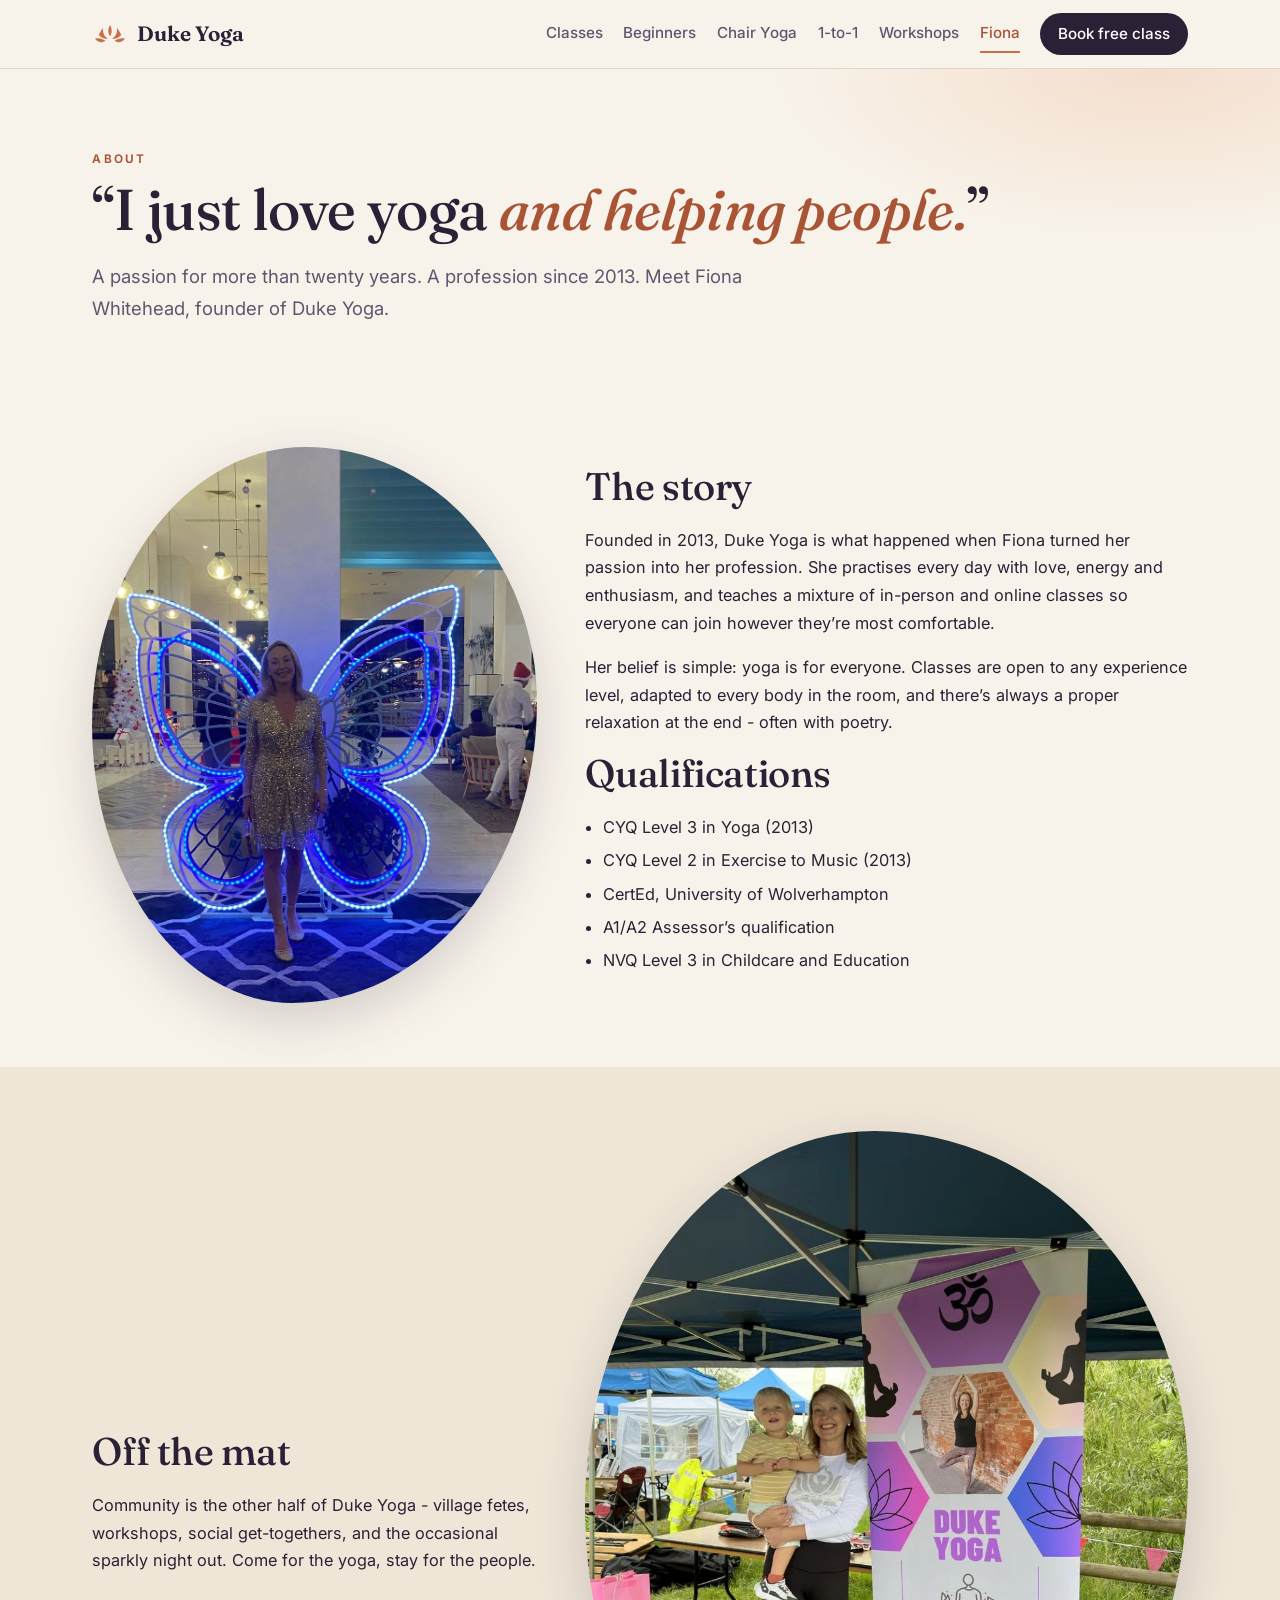
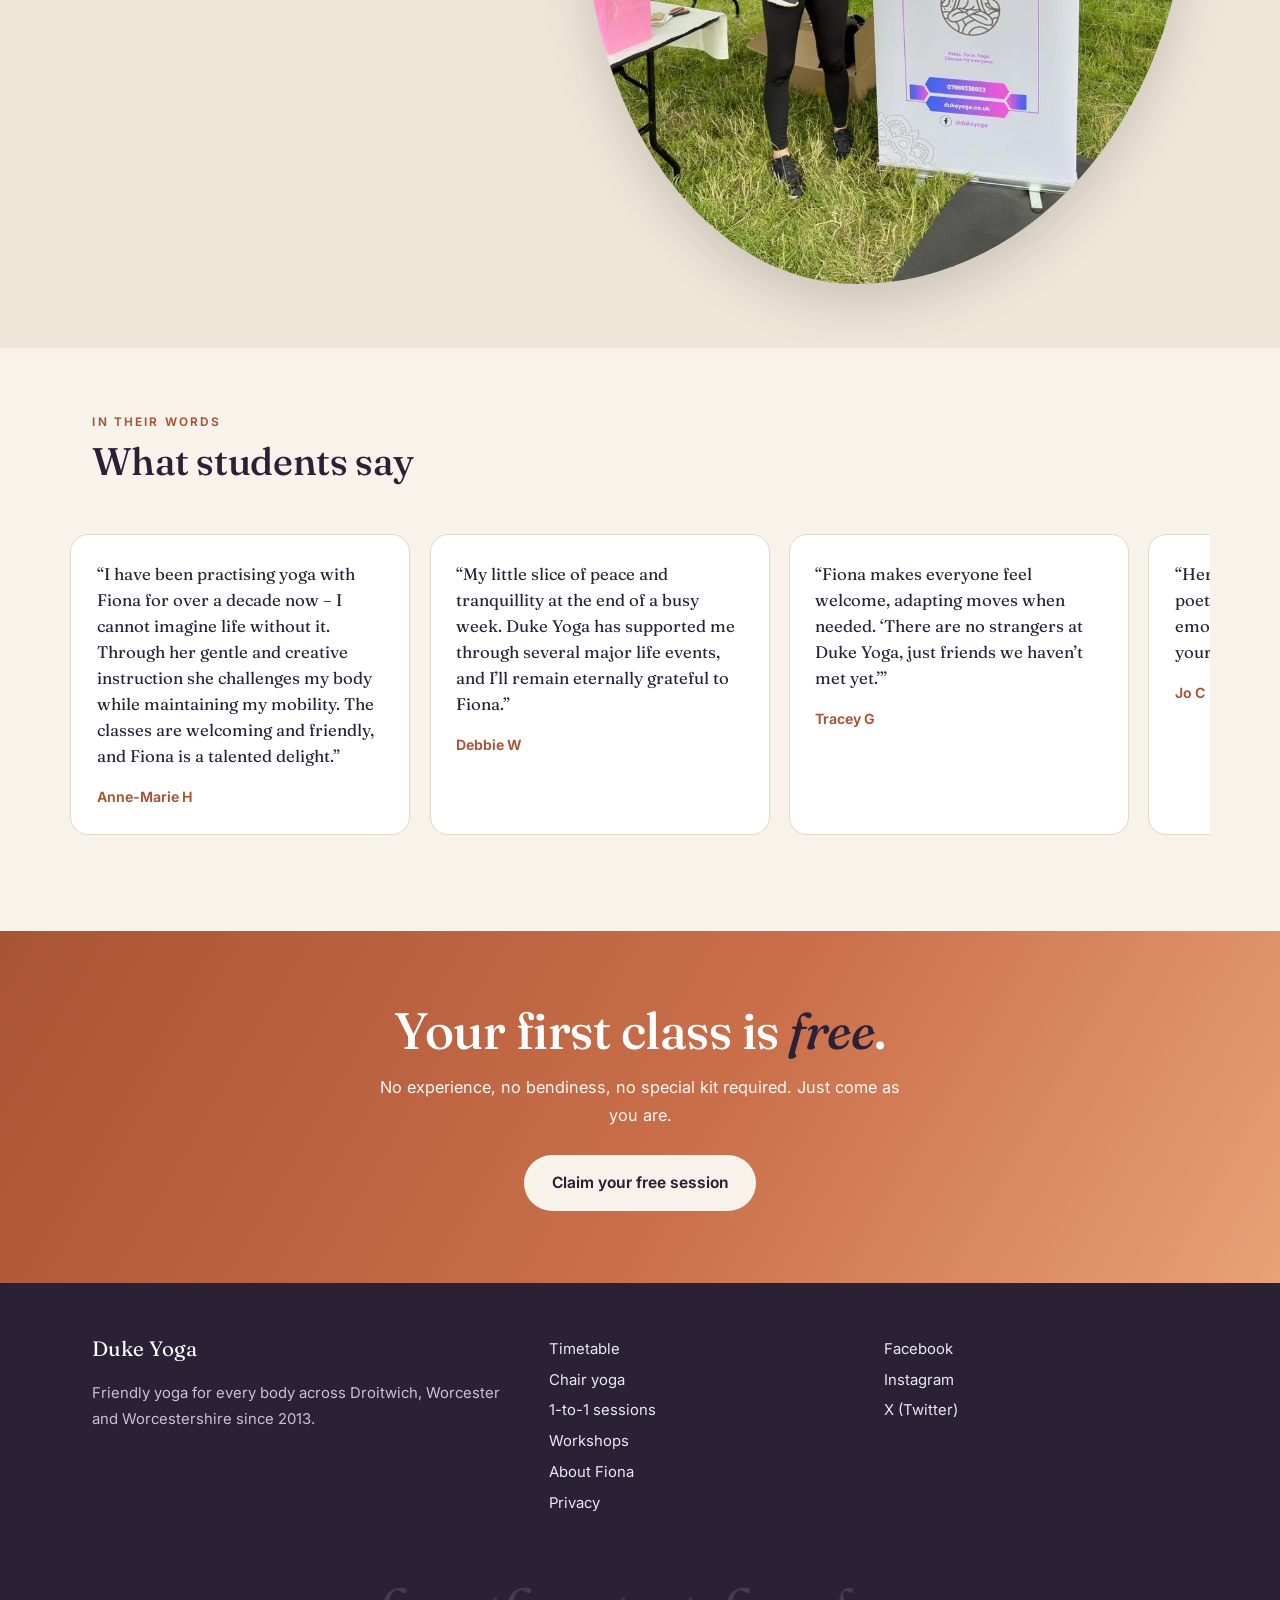
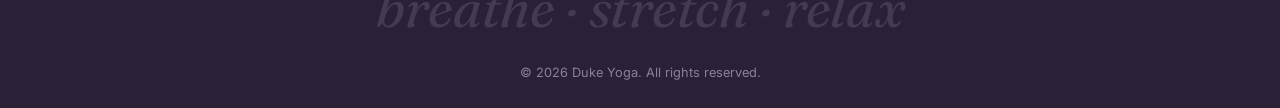
==== commit 8c61fb46: "new updates" ====
--- a/about-us.html
+++ b/about-us.html
@@ -104,7 +104,7 @@
      <p class="reveal max-prose">Community is the other half of Duke Yoga - village fetes, workshops, social get-togethers, and the occasional sparkly night out. Come for the yoga, stay for the people.</p>
     </div>
     <figure class="media-blob reveal">
-     <img src="images/fiona-butterfly.jpg" alt="Fiona smiling at a festive event in front of an illuminated butterfly" loading="lazy" onerror="this.closest('figure').classList.add('placeholder')">
+     <img src="images/fiona-event.jpg" alt="Fiona with the Duke Yoga stand at a community event" loading="lazy" onerror="this.closest('figure').classList.add('placeholder')">
      <figcaption class="placeholder-note" aria-hidden="true">Photo</figcaption>
     </figure>
    </div>
--- a/css/style.css
+++ b/css/style.css
@@ -61,17 +61,18 @@
 }
 
 /* ============ hero ============ */
-.hero{position:relative;overflow:hidden;padding:6.5rem 0 5.5rem;background:
+.hero{position:relative;overflow:hidden;padding:3rem 0 2.6rem;background:
   radial-gradient(60% 80% at 85% 15%,rgba(233,161,120,.35),transparent 60%),
   radial-gradient(50% 70% at 10% 90%,rgba(107,115,193,.22),transparent 55%),
   var(--cream)}
-.hero-inner{position:relative;z-index:2}
-.display{font-size:clamp(3rem,9vw,6.2rem);margin:.1em 0 .25em;font-weight:500}
+.hero-inner{position:relative;z-index:2;text-align:center}
+.display{font-size:clamp(2.6rem,6vw,4.2rem);margin:.1em 0 .2em;font-weight:500}
 .display em{color:var(--terra-deep)}
 .display-sm{font-size:clamp(2.2rem,5.5vw,3.6rem);margin:.15em 0 .35em;font-weight:500}
 .display-sm em{color:var(--terra-deep)}
-.hero .lede{max-width:38rem}
-.cta-row{display:flex;gap:.9rem;flex-wrap:wrap;margin-top:1.8rem}
+.hero .lede{max-width:38rem;margin-left:auto;margin-right:auto}
+.hero .cta-row{justify-content:center}
+.cta-row{display:flex;gap:.9rem;flex-wrap:wrap;margin-top:1.4rem}
 .btn{display:inline-block;padding:.8rem 1.6rem;border-radius:99px;text-decoration:none;font-weight:650;font-size:.97rem;border:2px solid transparent;transition:.15s;cursor:pointer;font-family:var(--font-body)}
 .btn-primary{background:var(--terra);color:#fff}
 .btn-primary:hover{background:var(--terra-deep)}
@@ -137,6 +138,12 @@
 @media(max-width:820px){.split{grid-template-columns:1fr}}
 .media-blob{margin:0;overflow:hidden;border-radius:48% 52% 55% 45%/50% 46% 54% 50%;box-shadow:0 18px 50px rgba(42,33,55,.18)}
 .media-blob img{width:100%;aspect-ratio:4/5;object-fit:cover}
+.media-photo{margin:0;border-radius:var(--radius);overflow:hidden;box-shadow:0 18px 50px rgba(42,33,55,.18)}
+.media-photo img{width:100%;height:100%;object-fit:cover;aspect-ratio:4/3}
+.photo-grid{display:grid;grid-template-columns:repeat(3,1fr);gap:1.2rem;margin:0 0 2rem}
+.photo-grid figure{margin:0;border-radius:var(--radius);overflow:hidden}
+.photo-grid img{width:100%;height:100%;object-fit:cover;aspect-ratio:4/3}
+@media(max-width:820px){.photo-grid{grid-template-columns:1fr}}
 .placeholder-note{display:none}
 figure.placeholder{background:linear-gradient(140deg,var(--apricot),var(--terra) 60%,var(--peri));aspect-ratio:4/5;display:flex;align-items:center;justify-content:center}
 figure.placeholder img{display:none}
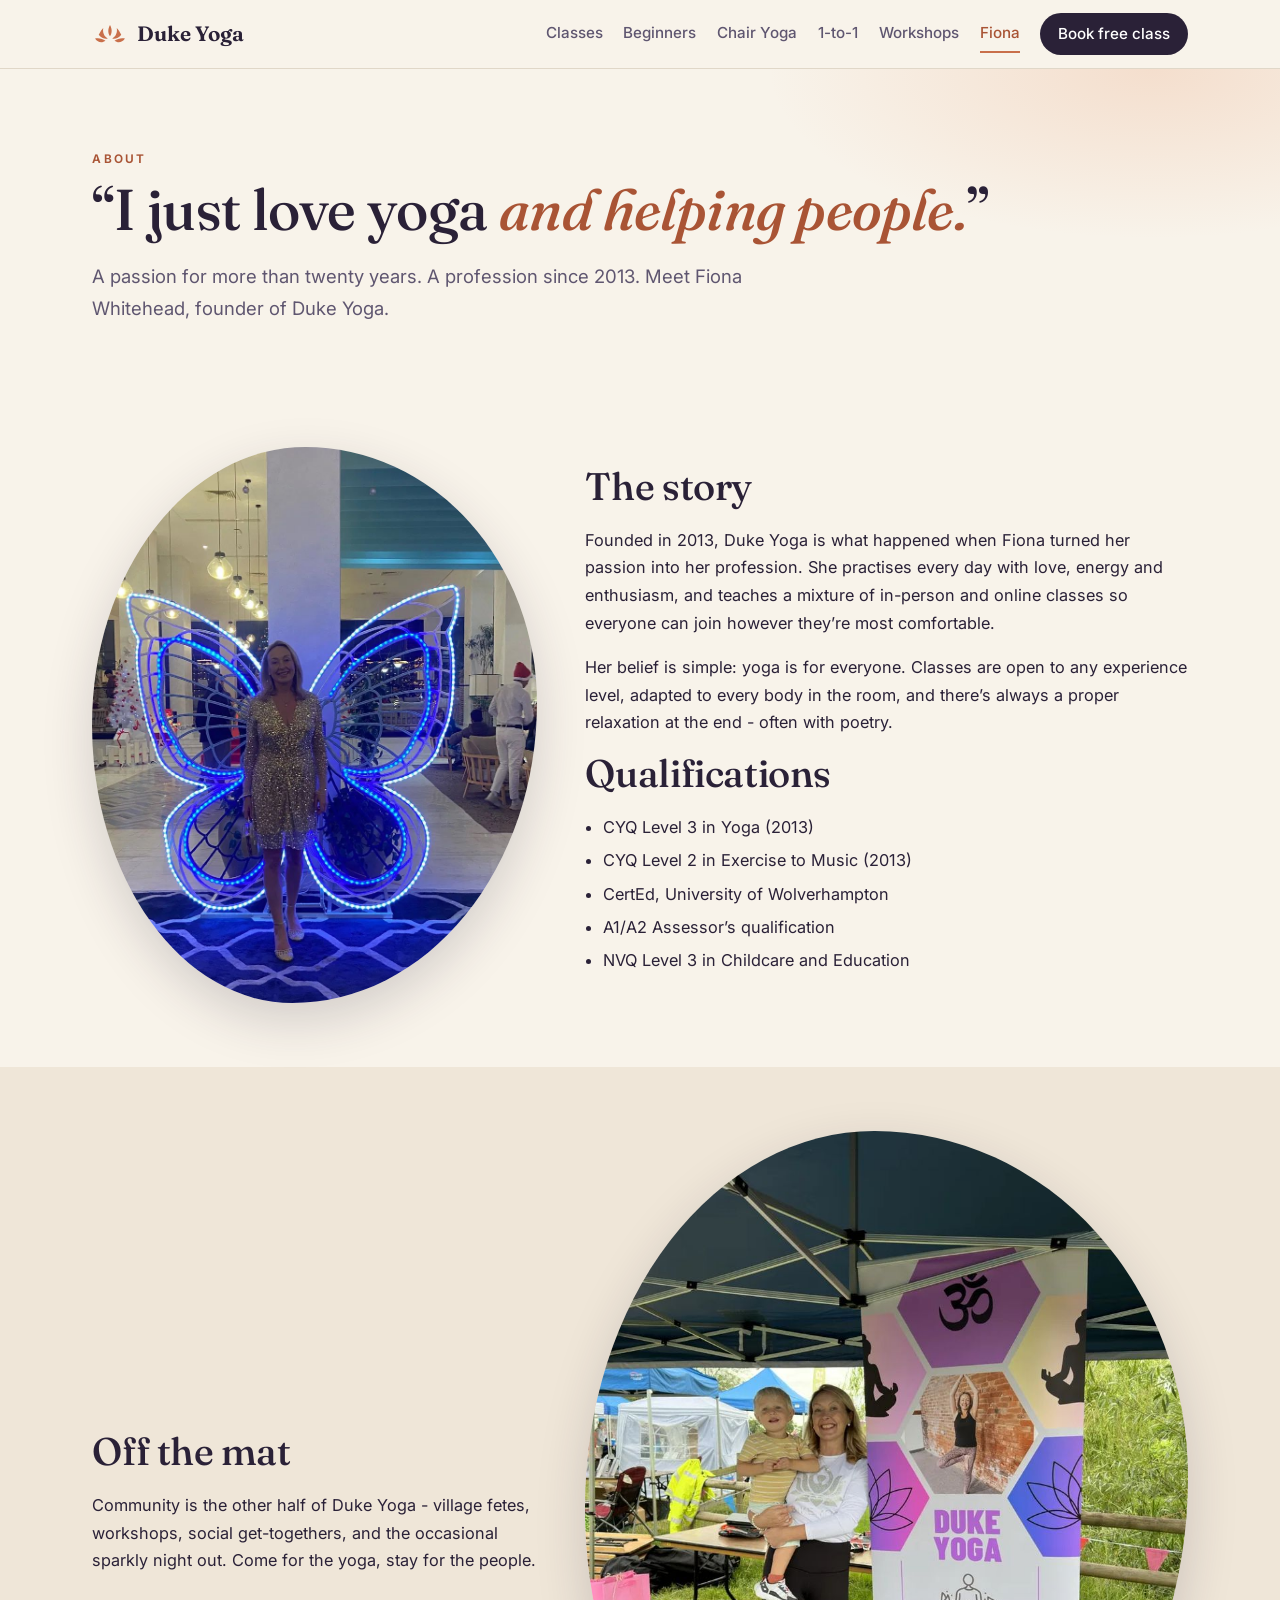
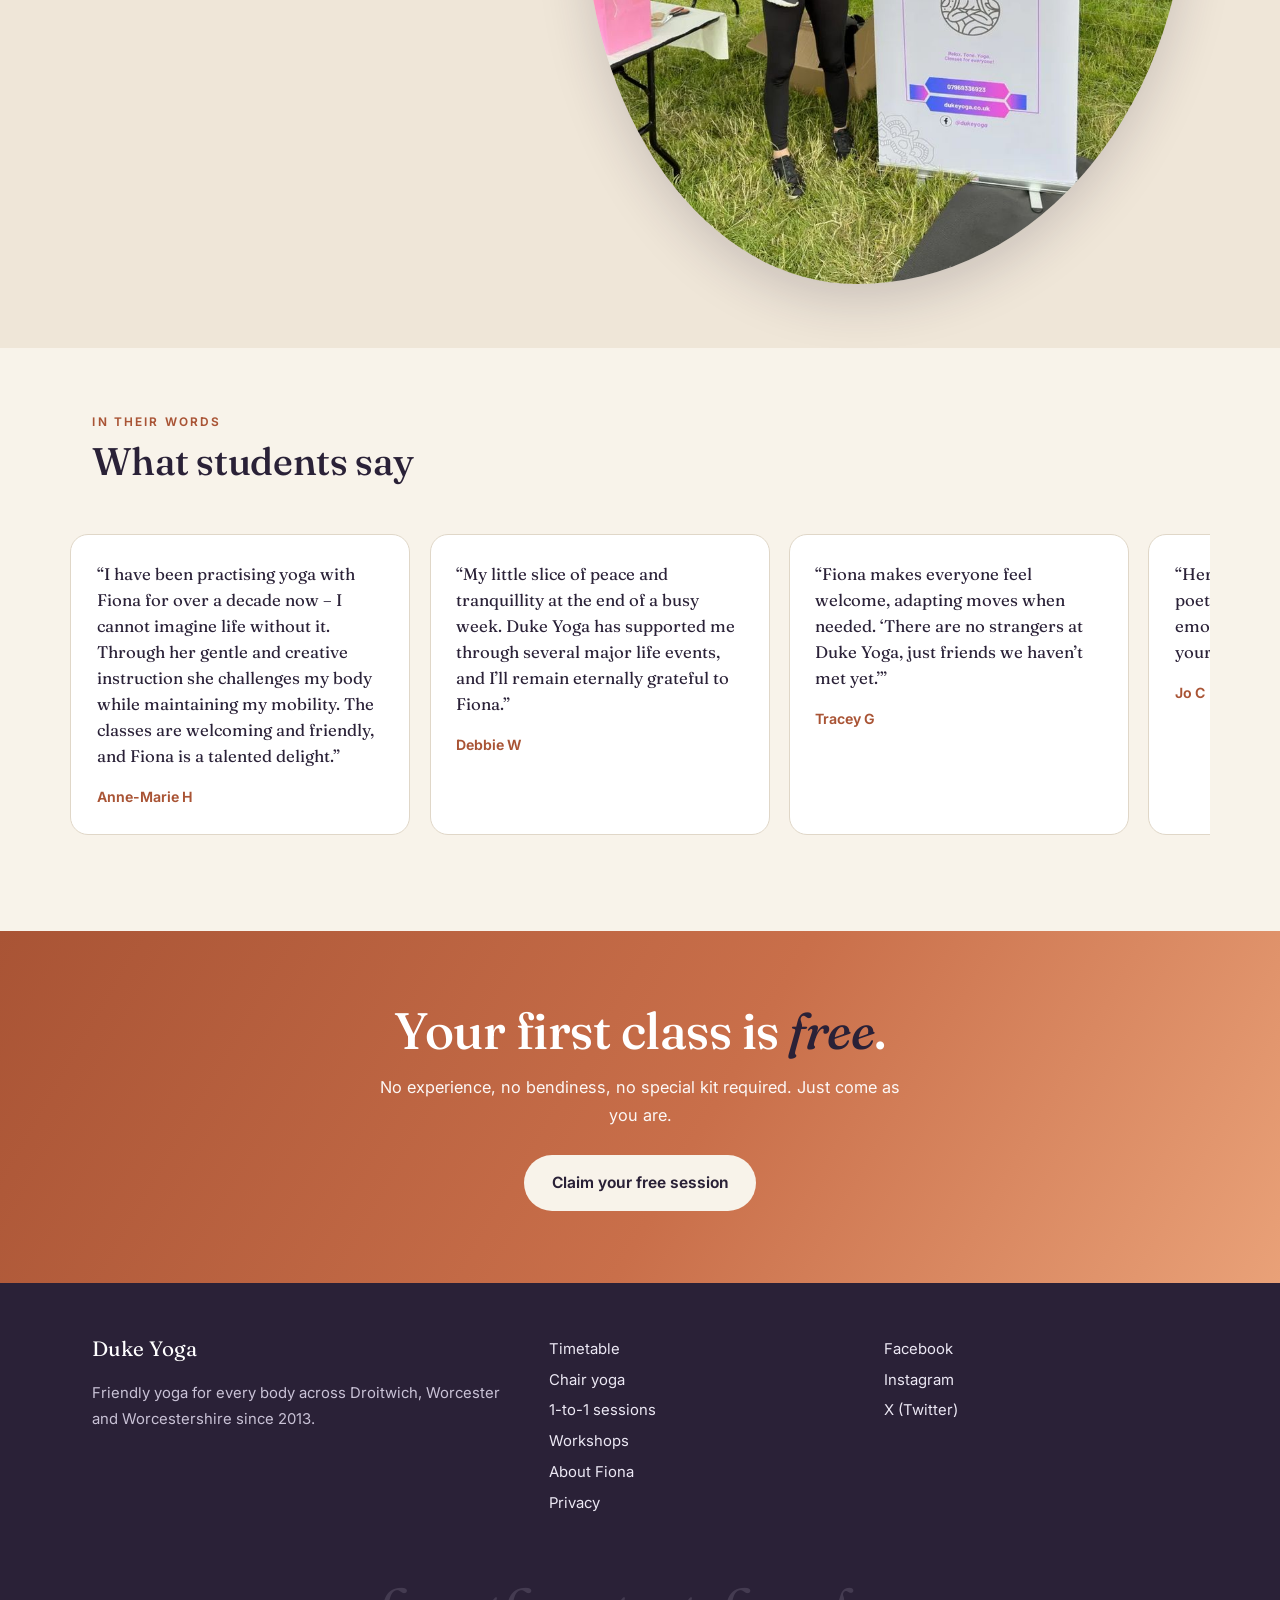
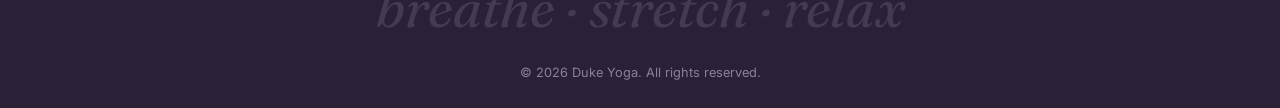
==== commit 3a5d0abc: "Add files via upload" ====
--- a/about-us.html
+++ b/about-us.html
@@ -104,7 +104,7 @@
      <p class="reveal max-prose">Community is the other half of Duke Yoga - village fetes, workshops, social get-togethers, and the occasional sparkly night out. Come for the yoga, stay for the people.</p>
     </div>
     <figure class="media-blob reveal">
-     <img src="images/fiona-event.jpg" alt="Fiona with the Duke Yoga stand at a community event" loading="lazy" onerror="this.closest('figure').classList.add('placeholder')">
+     <img src="images/fiona-butterfly.jpg" alt="Fiona smiling at a festive event in front of an illuminated butterfly" loading="lazy" onerror="this.closest('figure').classList.add('placeholder')">
      <figcaption class="placeholder-note" aria-hidden="true">Photo</figcaption>
     </figure>
    </div>
